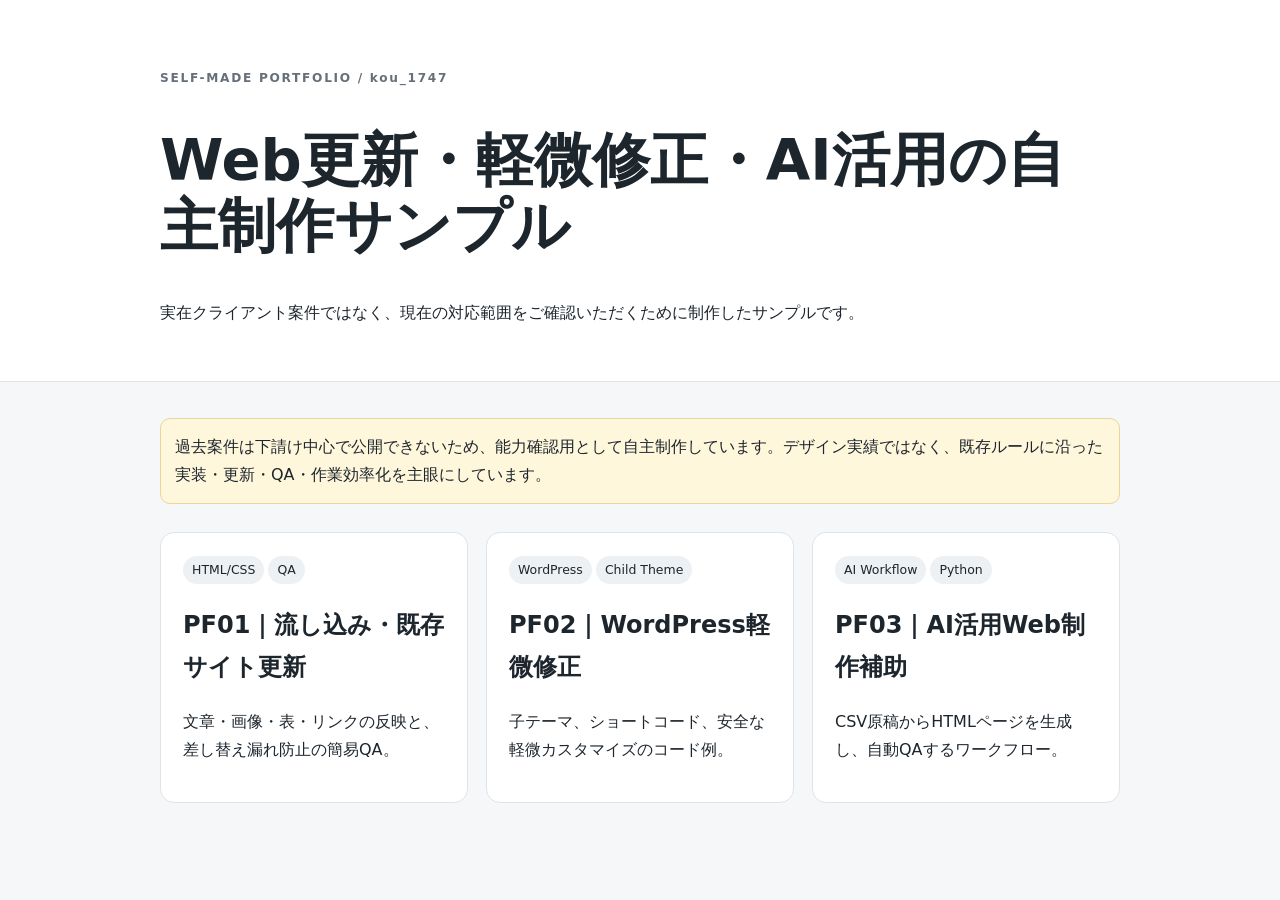
==== index.html @ a87456cb "Add portfolio landing page" ====
<!doctype html>
<html lang="ja">
<head>
<meta charset="utf-8">
<meta name="viewport" content="width=device-width,initial-scale=1">
<meta name="description" content="kou_1747の自主制作Webポートフォリオ。HTML/CSS、WordPress軽微修正、AI活用Web制作補助のサンプル。">
<title>kou_1747 自主制作Webポートフォリオ</title>
<style>
*{box-sizing:border-box}
body{margin:0;font-family:system-ui,-apple-system,"Segoe UI",sans-serif;line-height:1.75;background:#f5f7f9;color:#1d252d}
a{color:#1256a3}
.wrap{width:min(960px,calc(100% - 32px));margin:auto}
.hero{padding:56px 0 38px;background:#fff;border-bottom:1px solid #dfe4e8}
.eyebrow{font-size:.76rem;letter-spacing:.14em;font-weight:800;color:#65707a}
.hero h1{font-size:clamp(2rem,6vw,3.6rem);line-height:1.15}
.grid{display:grid;grid-template-columns:repeat(3,1fr);gap:18px;margin:28px 0}
.card{background:#fff;border:1px solid #dfe4e8;border-radius:14px;padding:22px;display:block;color:inherit;text-decoration:none}
.tag{display:inline-block;background:#edf1f4;border-radius:999px;padding:3px 9px;font-size:.78rem;margin-right:4px}
.page{padding:36px 0}
.note{background:#fff7dc;border:1px solid #e8d59a;border-radius:10px;padding:14px}
@media(max-width:760px){.grid{grid-template-columns:1fr}.hero{padding-top:38px}}
</style>
</head>
<body>
<header class="hero"><div class="wrap">
<p class="eyebrow">SELF-MADE PORTFOLIO / kou_1747</p>
<h1>Web更新・軽微修正・AI活用の自主制作サンプル</h1>
<p>実在クライアント案件ではなく、現在の対応範囲をご確認いただくために制作したサンプルです。</p>
</div></header>
<main class="wrap"><section class="page">
<div class="note">過去案件は下請け中心で公開できないため、能力確認用として自主制作しています。デザイン実績ではなく、既存ルールに沿った実装・更新・QA・作業効率化を主眼にしています。</div>
<div class="grid">
<a class="card" href="pf01/"><span class="tag">HTML/CSS</span><span class="tag">QA</span><h2>PF01｜流し込み・既存サイト更新</h2><p>文章・画像・表・リンクの反映と、差し替え漏れ防止の簡易QA。</p></a>
<a class="card" href="pf02/"><span class="tag">WordPress</span><span class="tag">Child Theme</span><h2>PF02｜WordPress軽微修正</h2><p>子テーマ、ショートコード、安全な軽微カスタマイズのコード例。</p></a>
<a class="card" href="pf03/"><span class="tag">AI Workflow</span><span class="tag">Python</span><h2>PF03｜AI活用Web制作補助</h2><p>CSV原稿からHTMLページを生成し、自動QAするワークフロー。</p></a>
</div>
</section></main>
</body>
</html>
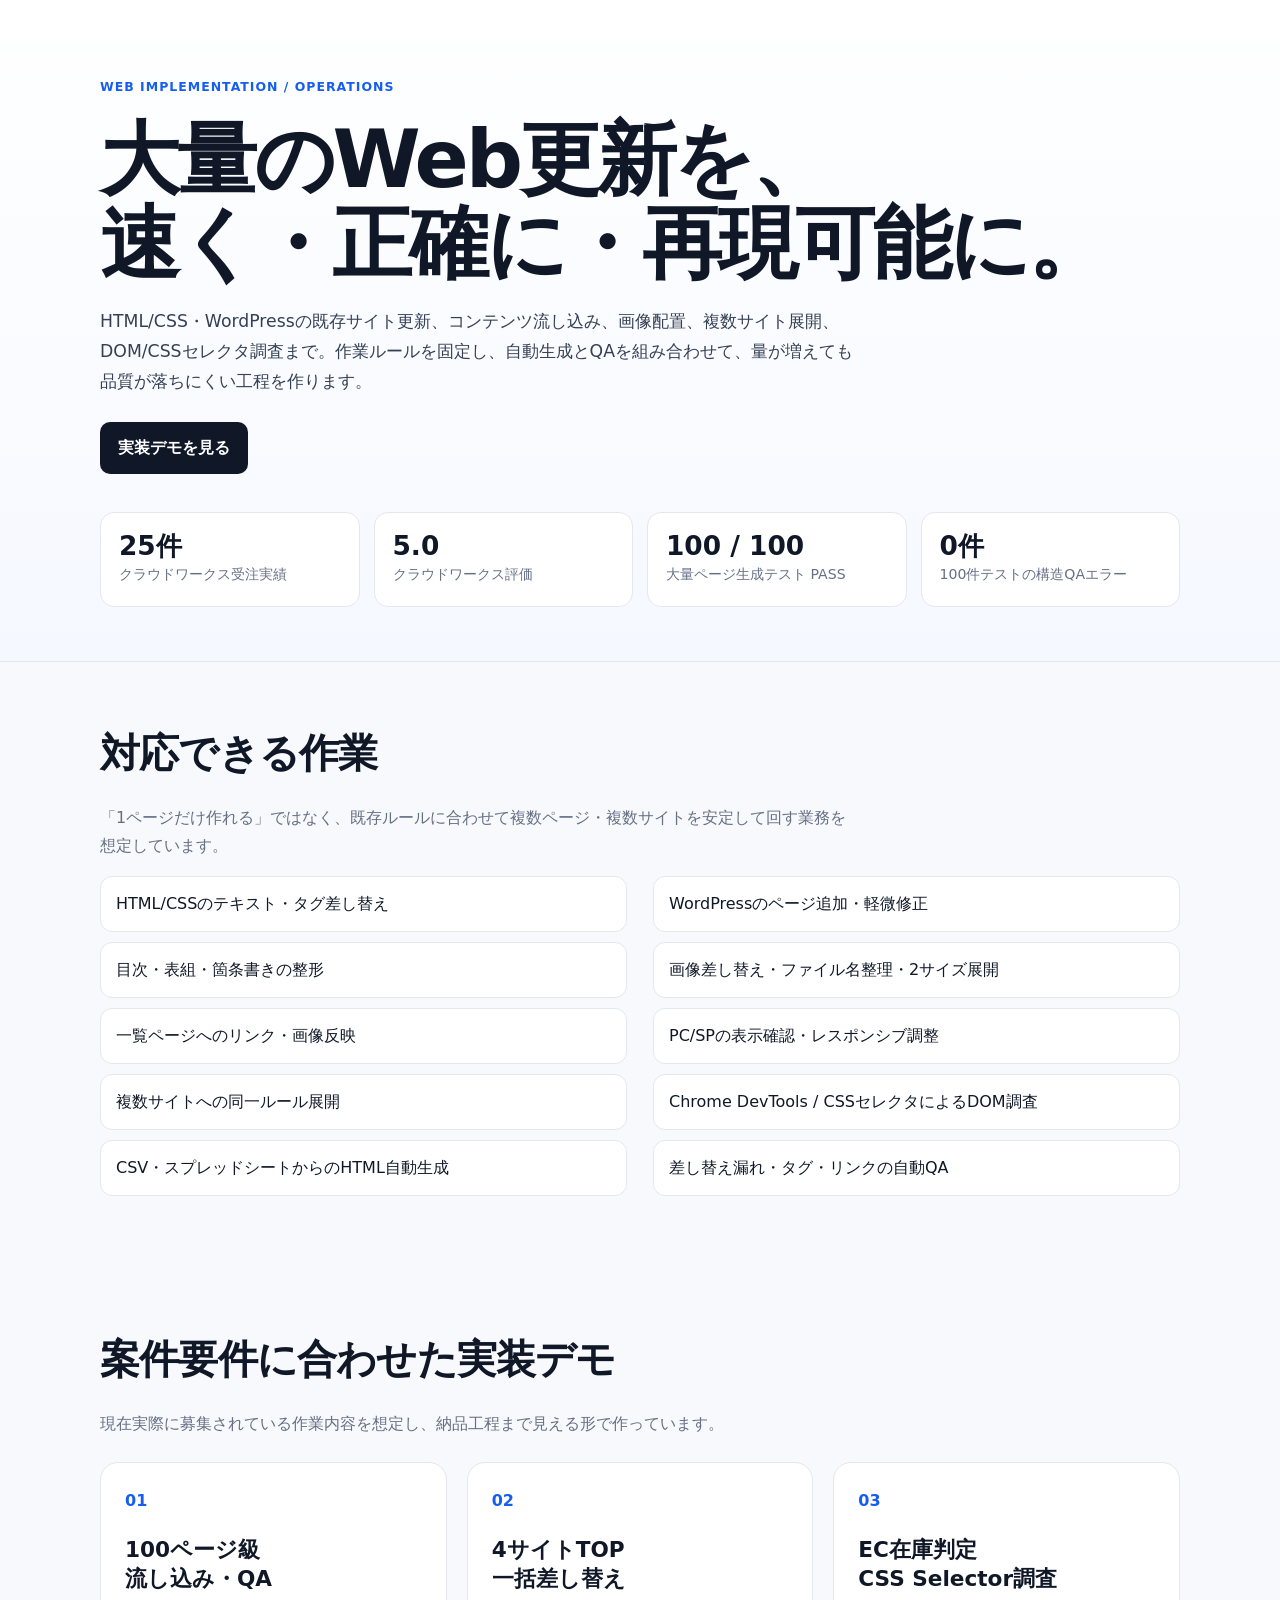
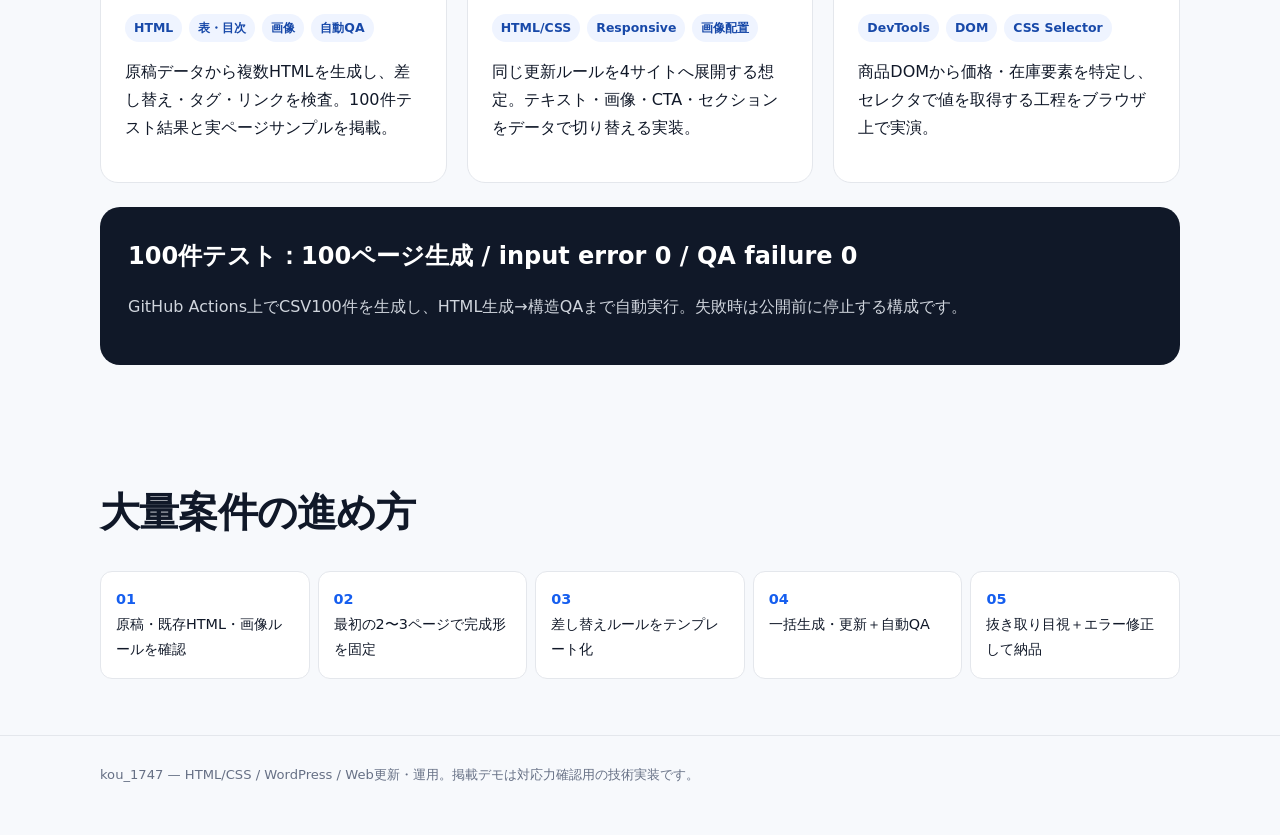
==== commit 6e07f8a8: "Rebuild index.html as client-focused demo" ====
--- a/index.html
+++ b/index.html
@@ -3,37 +3,74 @@
 <head>
 <meta charset="utf-8">
 <meta name="viewport" content="width=device-width,initial-scale=1">
-<meta name="description" content="kou_1747の自主制作Webポートフォリオ。HTML/CSS、WordPress軽微修正、AI活用Web制作補助のサンプル。">
-<title>kou_1747 自主制作Webポートフォリオ</title>
+<meta name="description" content="HTML/CSS・WordPressの大量更新、コンテンツ流し込み、複数サイト更新、DOM/CSSセレクタ調査を、AIと自動QAで高速化するWeb実装ポートフォリオ。">
+<title>kou_1747 | Web更新・大量流し込み・運用自動化</title>
 <style>
-*{box-sizing:border-box}
-body{margin:0;font-family:system-ui,-apple-system,"Segoe UI",sans-serif;line-height:1.75;background:#f5f7f9;color:#1d252d}
-a{color:#1256a3}
-.wrap{width:min(960px,calc(100% - 32px));margin:auto}
-.hero{padding:56px 0 38px;background:#fff;border-bottom:1px solid #dfe4e8}
-.eyebrow{font-size:.76rem;letter-spacing:.14em;font-weight:800;color:#65707a}
-.hero h1{font-size:clamp(2rem,6vw,3.6rem);line-height:1.15}
-.grid{display:grid;grid-template-columns:repeat(3,1fr);gap:18px;margin:28px 0}
-.card{background:#fff;border:1px solid #dfe4e8;border-radius:14px;padding:22px;display:block;color:inherit;text-decoration:none}
-.tag{display:inline-block;background:#edf1f4;border-radius:999px;padding:3px 9px;font-size:.78rem;margin-right:4px}
-.page{padding:36px 0}
-.note{background:#fff7dc;border:1px solid #e8d59a;border-radius:10px;padding:14px}
-@media(max-width:760px){.grid{grid-template-columns:1fr}.hero{padding-top:38px}}
+:root{--ink:#101828;--muted:#667085;--line:#e4e7ec;--bg:#f7f9fc;--card:#fff;--accent:#155eef;--ok:#067647;--soft:#eff4ff}
+*{box-sizing:border-box}html{scroll-behavior:smooth}body{margin:0;font-family:system-ui,-apple-system,"Segoe UI",sans-serif;color:var(--ink);background:var(--bg);line-height:1.75}
+a{color:inherit}.wrap{width:min(1080px,calc(100% - 32px));margin:auto}
+.hero{background:linear-gradient(180deg,#fff 0%,#f5f8ff 100%);padding:76px 0 54px;border-bottom:1px solid var(--line)}
+.kicker{color:var(--accent);font-weight:800;letter-spacing:.08em;font-size:.78rem}.hero h1{font-size:clamp(2.4rem,7vw,5rem);line-height:1.05;letter-spacing:-.04em;margin:.25em 0}
+.hero p{max-width:760px;font-size:1.08rem;color:#344054}.cta{display:inline-block;background:var(--ink);color:#fff;text-decoration:none;padding:12px 18px;border-radius:10px;font-weight:800;margin-top:8px}
+.metrics{display:grid;grid-template-columns:repeat(4,1fr);gap:14px;margin-top:38px}.metric{background:#fff;border:1px solid var(--line);border-radius:14px;padding:18px}.metric b{display:block;font-size:1.65rem;line-height:1.1}.metric span{color:var(--muted);font-size:.88rem}
+.section{padding:56px 0}.section h2{font-size:clamp(1.7rem,4vw,2.5rem);letter-spacing:-.02em;margin:0 0 8px}.lead{color:var(--muted);max-width:760px}
+.grid3{display:grid;grid-template-columns:repeat(3,1fr);gap:20px;margin-top:24px}.case{background:var(--card);border:1px solid var(--line);border-radius:18px;padding:24px;text-decoration:none;transition:.15s}.case:hover{transform:translateY(-2px);box-shadow:0 12px 30px rgba(16,24,40,.08)}.case .num{font-weight:900;color:var(--accent)}.case h3{font-size:1.35rem;line-height:1.3}.chips{display:flex;gap:7px;flex-wrap:wrap}.chip{background:var(--soft);color:#1849a9;border-radius:999px;padding:3px 9px;font-size:.78rem;font-weight:700}
+.list{display:grid;grid-template-columns:repeat(2,1fr);gap:10px 26px;padding:0;list-style:none}.list li{background:#fff;border:1px solid var(--line);border-radius:12px;padding:13px 15px}
+.flow{display:grid;grid-template-columns:repeat(5,1fr);gap:8px;margin-top:24px}.step{background:#fff;border:1px solid var(--line);border-radius:12px;padding:15px;font-size:.9rem}.step b{display:block;color:var(--accent)}
+.proof{background:#101828;color:#fff;border-radius:20px;padding:28px;margin-top:24px}.proof strong{font-size:1.5rem}.proof p{color:#d0d5dd}
+footer{border-top:1px solid var(--line);padding:28px 0 48px;color:var(--muted);font-size:.82rem}
+@media(max-width:820px){.metrics,.grid3{grid-template-columns:1fr 1fr}.flow{grid-template-columns:1fr}.list{grid-template-columns:1fr}}
+@media(max-width:560px){.metrics,.grid3{grid-template-columns:1fr}.hero{padding-top:50px}}
 </style>
 </head>
 <body>
 <header class="hero"><div class="wrap">
-<p class="eyebrow">SELF-MADE PORTFOLIO / kou_1747</p>
-<h1>Web更新・軽微修正・AI活用の自主制作サンプル</h1>
-<p>実在クライアント案件ではなく、現在の対応範囲をご確認いただくために制作したサンプルです。</p>
+<div class="kicker">WEB IMPLEMENTATION / OPERATIONS</div>
+<h1>大量のWeb更新を、<br>速く・正確に・再現可能に。</h1>
+<p>HTML/CSS・WordPressの既存サイト更新、コンテンツ流し込み、画像配置、複数サイト展開、DOM/CSSセレクタ調査まで。作業ルールを固定し、自動生成とQAを組み合わせて、量が増えても品質が落ちにくい工程を作ります。</p>
+<a class="cta" href="#cases">実装デモを見る</a>
+<div class="metrics">
+<div class="metric"><b>25件</b><span>クラウドワークス受注実績</span></div>
+<div class="metric"><b>5.0</b><span>クラウドワークス評価</span></div>
+<div class="metric"><b>100 / 100</b><span>大量ページ生成テスト PASS</span></div>
+<div class="metric"><b>0件</b><span>100件テストの構造QAエラー</span></div>
+</div>
 </div></header>
-<main class="wrap"><section class="page">
-<div class="note">過去案件は下請け中心で公開できないため、能力確認用として自主制作しています。デザイン実績ではなく、既存ルールに沿った実装・更新・QA・作業効率化を主眼にしています。</div>
-<div class="grid">
-<a class="card" href="pf01/"><span class="tag">HTML/CSS</span><span class="tag">QA</span><h2>PF01｜流し込み・既存サイト更新</h2><p>文章・画像・表・リンクの反映と、差し替え漏れ防止の簡易QA。</p></a>
-<a class="card" href="pf02/"><span class="tag">WordPress</span><span class="tag">Child Theme</span><h2>PF02｜WordPress軽微修正</h2><p>子テーマ、ショートコード、安全な軽微カスタマイズのコード例。</p></a>
-<a class="card" href="pf03/"><span class="tag">AI Workflow</span><span class="tag">Python</span><h2>PF03｜AI活用Web制作補助</h2><p>CSV原稿からHTMLページを生成し、自動QAするワークフロー。</p></a>
+
+<main>
+<section class="section"><div class="wrap">
+<h2>対応できる作業</h2>
+<p class="lead">「1ページだけ作れる」ではなく、既存ルールに合わせて複数ページ・複数サイトを安定して回す業務を想定しています。</p>
+<ul class="list">
+<li>HTML/CSSのテキスト・タグ差し替え</li><li>WordPressのページ追加・軽微修正</li>
+<li>目次・表組・箇条書きの整形</li><li>画像差し替え・ファイル名整理・2サイズ展開</li>
+<li>一覧ページへのリンク・画像反映</li><li>PC/SPの表示確認・レスポンシブ調整</li>
+<li>複数サイトへの同一ルール展開</li><li>Chrome DevTools / CSSセレクタによるDOM調査</li>
+<li>CSV・スプレッドシートからのHTML自動生成</li><li>差し替え漏れ・タグ・リンクの自動QA</li>
+</ul>
+</div></section>
+
+<section id="cases" class="section"><div class="wrap">
+<h2>案件要件に合わせた実装デモ</h2>
+<p class="lead">現在実際に募集されている作業内容を想定し、納品工程まで見える形で作っています。</p>
+<div class="grid3">
+<a class="case" href="pf01/"><div class="num">01</div><h3>100ページ級<br>流し込み・QA</h3><div class="chips"><span class="chip">HTML</span><span class="chip">表・目次</span><span class="chip">画像</span><span class="chip">自動QA</span></div><p>原稿データから複数HTMLを生成し、差し替え・タグ・リンクを検査。100件テスト結果と実ページサンプルを掲載。</p></a>
+<a class="case" href="pf02/"><div class="num">02</div><h3>4サイトTOP<br>一括差し替え</h3><div class="chips"><span class="chip">HTML/CSS</span><span class="chip">Responsive</span><span class="chip">画像配置</span></div><p>同じ更新ルールを4サイトへ展開する想定。テキスト・画像・CTA・セクションをデータで切り替える実装。</p></a>
+<a class="case" href="pf03/"><div class="num">03</div><h3>EC在庫判定<br>CSS Selector調査</h3><div class="chips"><span class="chip">DevTools</span><span class="chip">DOM</span><span class="chip">CSS Selector</span></div><p>商品DOMから価格・在庫要素を特定し、セレクタで値を取得する工程をブラウザ上で実演。</p></a>
 </div>
-</section></main>
-</body>
-</html>+<div class="proof"><strong>100件テスト：100ページ生成 / input error 0 / QA failure 0</strong><p>GitHub Actions上でCSV100件を生成し、HTML生成→構造QAまで自動実行。失敗時は公開前に停止する構成です。</p></div>
+</div></section>
+
+<section class="section"><div class="wrap">
+<h2>大量案件の進め方</h2>
+<div class="flow">
+<div class="step"><b>01</b>原稿・既存HTML・画像ルールを確認</div>
+<div class="step"><b>02</b>最初の2〜3ページで完成形を固定</div>
+<div class="step"><b>03</b>差し替えルールをテンプレート化</div>
+<div class="step"><b>04</b>一括生成・更新＋自動QA</div>
+<div class="step"><b>05</b>抜き取り目視＋エラー修正して納品</div>
+</div>
+</div></section>
+</main>
+<footer><div class="wrap">kou_1747 — HTML/CSS / WordPress / Web更新・運用。掲載デモは対応力確認用の技術実装です。</div></footer>
+</body></html>
